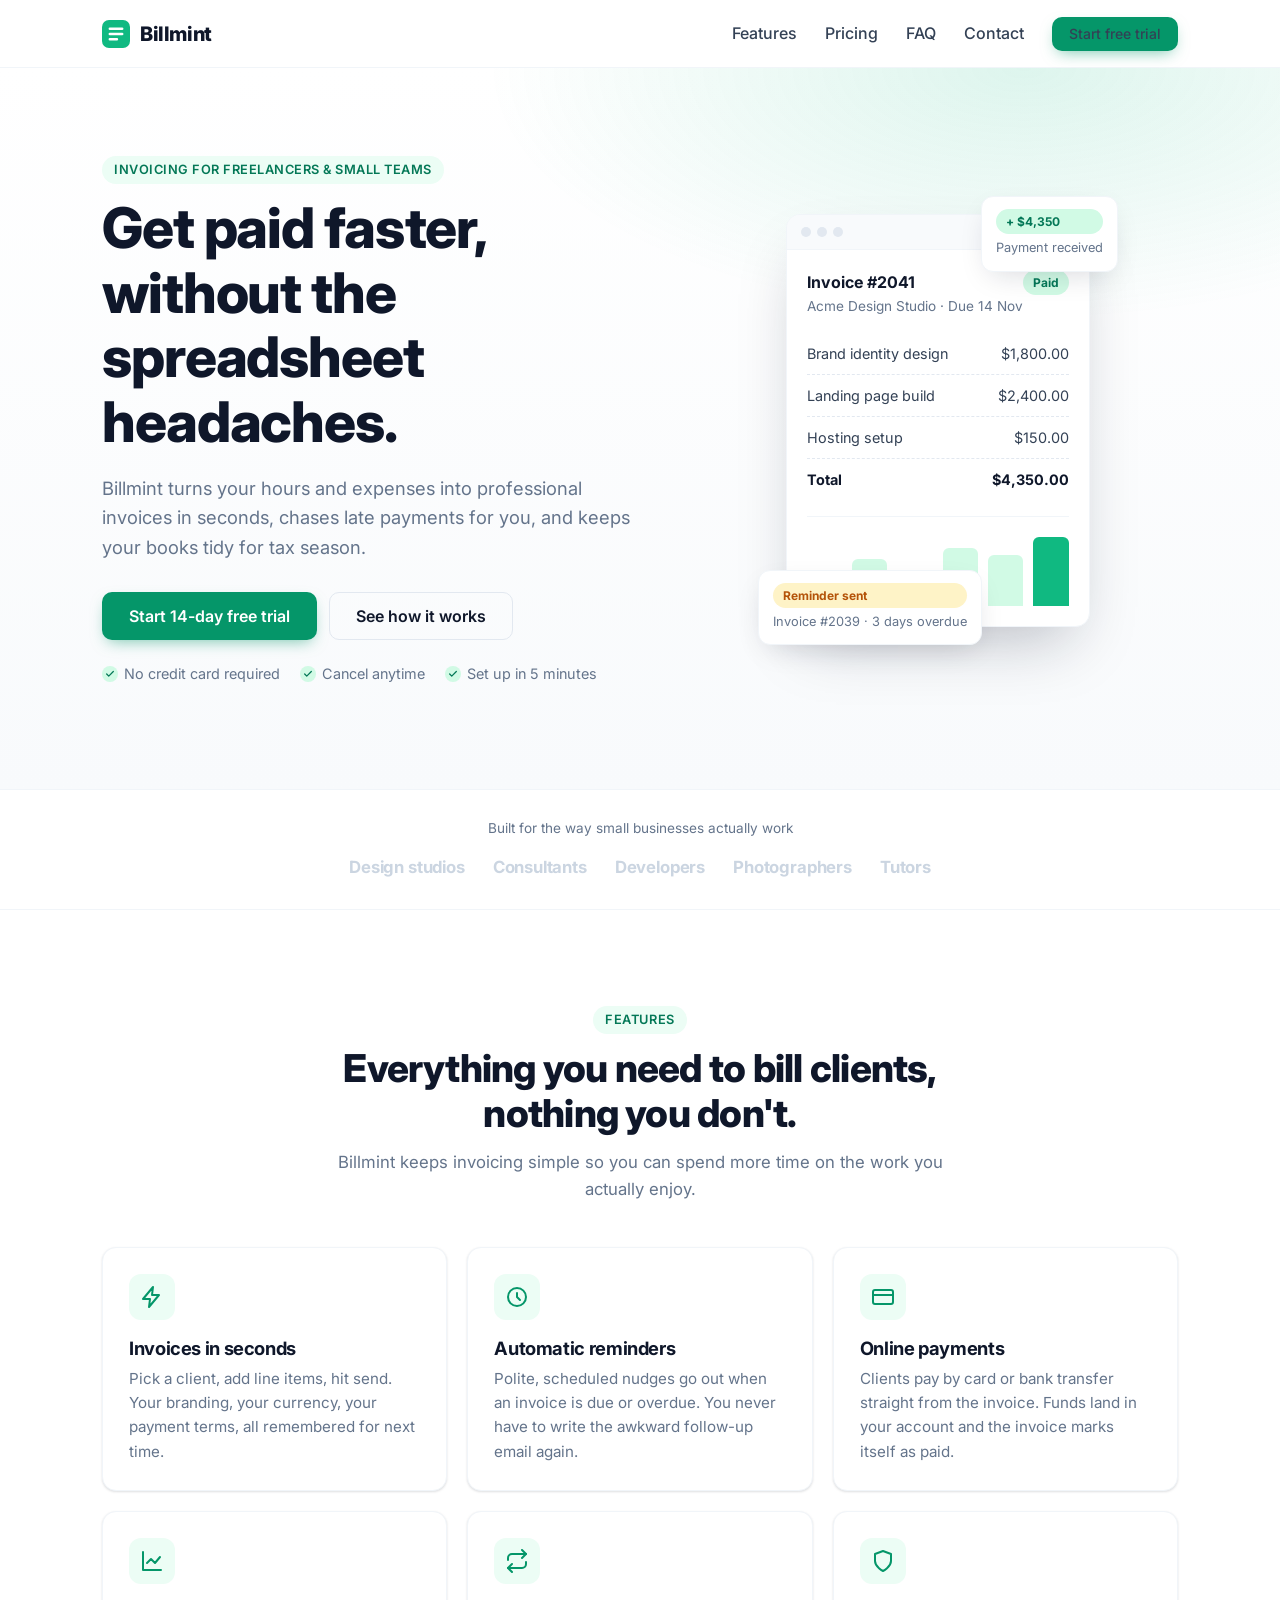
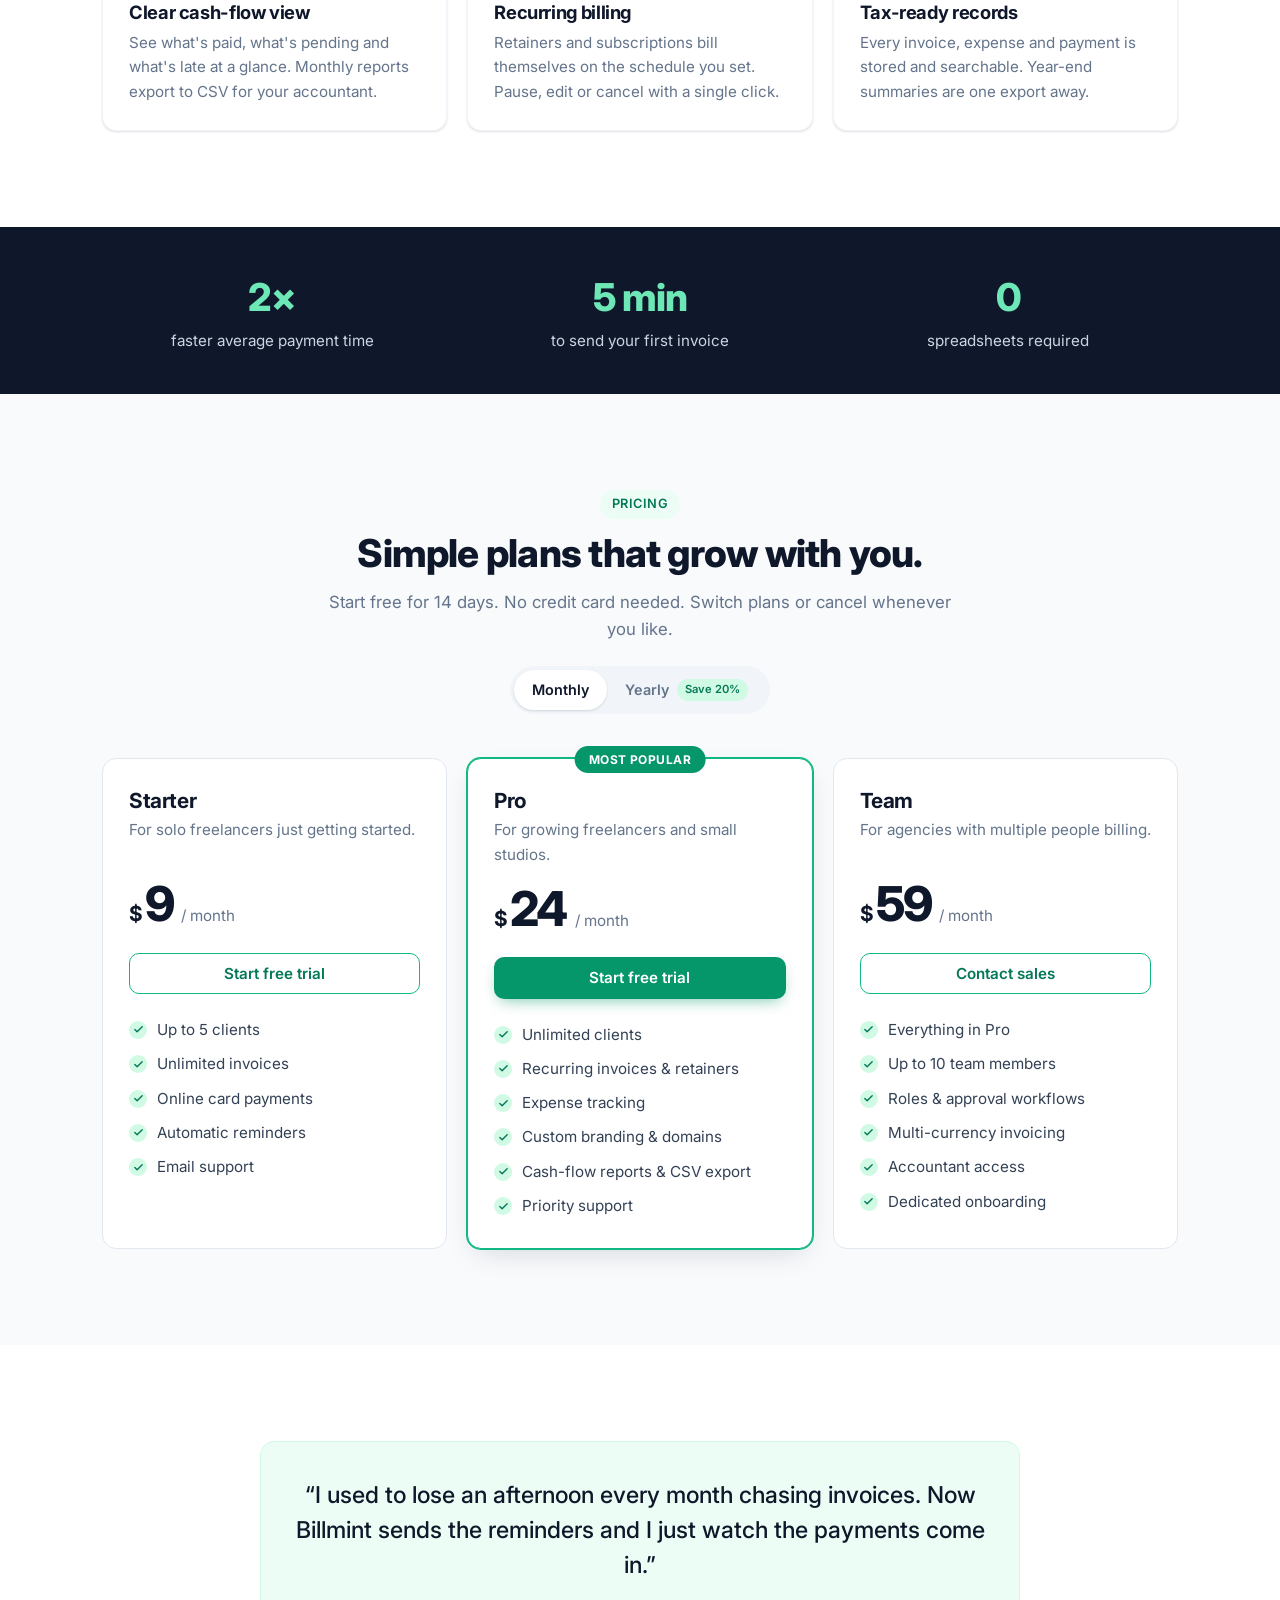
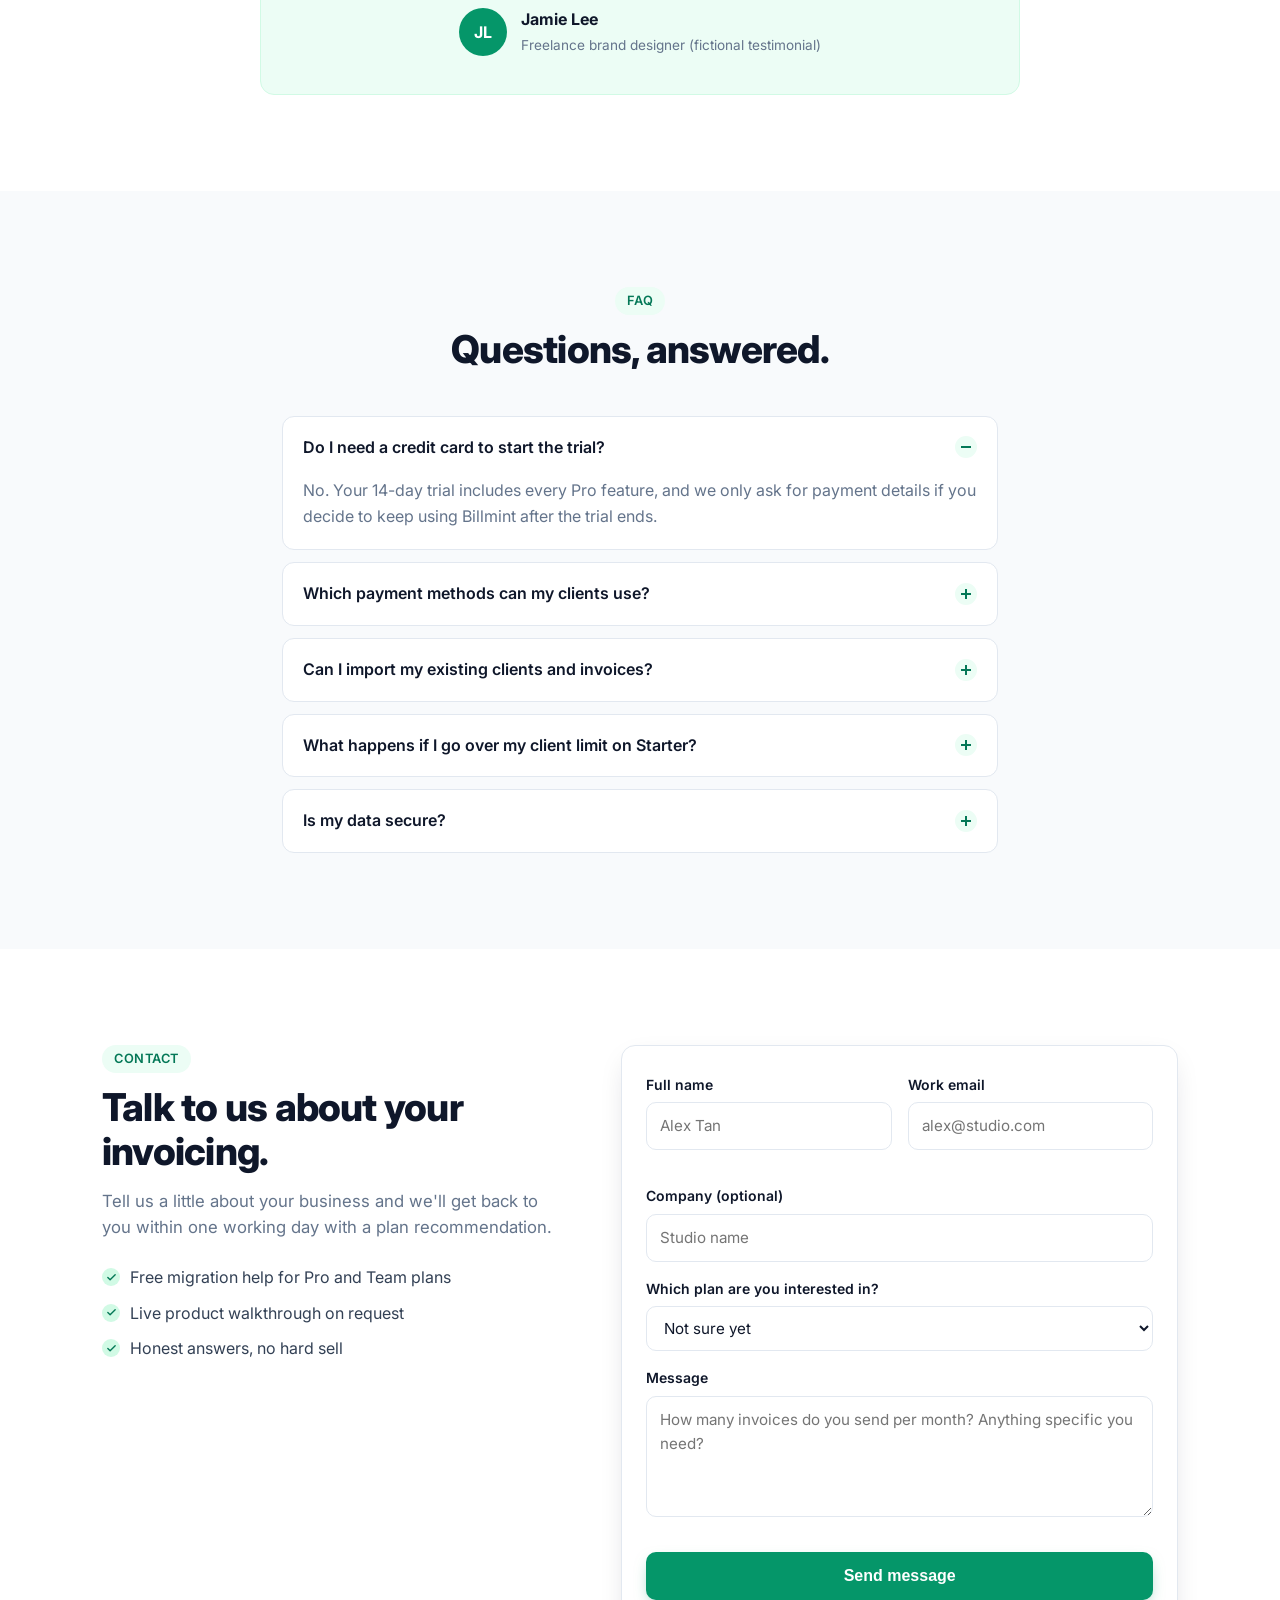
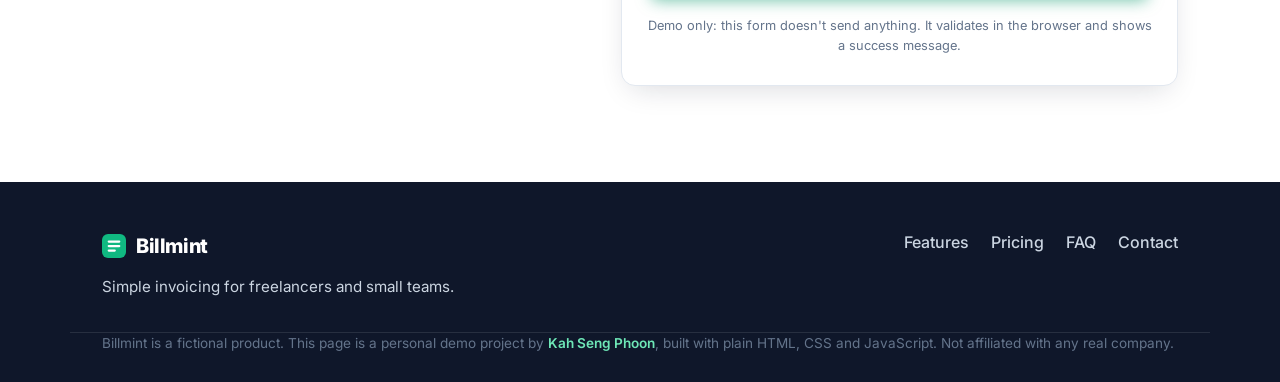
==== demo-saas/index.html @ 3a985a8c "Add Billmint and Meridian Studio demo sites Two static portfolio demos (HTML/CSS/vanilla JS) for Lin" ====
<!DOCTYPE html>
<html lang="en">
<head>
  <meta charset="UTF-8">
  <meta name="viewport" content="width=device-width, initial-scale=1.0">
  <title>Billmint — Simple invoicing for small teams</title>
  <meta name="description" content="Billmint is a fictional invoicing tool. This page is a personal front-end demo project by Kah Seng Phoon.">
  <link rel="preconnect" href="https://fonts.googleapis.com">
  <link rel="preconnect" href="https://fonts.gstatic.com" crossorigin>
  <link href="https://fonts.googleapis.com/css2?family=Inter:wght@400;500;600;700;800&display=swap" rel="stylesheet">
  <link rel="stylesheet" href="styles.css">
  <link rel="icon" href="data:image/svg+xml,%3Csvg xmlns='http://www.w3.org/2000/svg' viewBox='0 0 32 32'%3E%3Crect width='32' height='32' rx='8' fill='%2310b981'/%3E%3Cpath d='M9 10h14M9 16h14M9 22h8' stroke='white' stroke-width='3' stroke-linecap='round'/%3E%3C/svg%3E">
</head>
<body>

  <header class="site-header">
    <div class="container nav-wrap">
      <a href="#" class="logo" aria-label="Billmint home">
        <span class="logo-mark" aria-hidden="true">
          <svg viewBox="0 0 32 32" width="28" height="28"><rect width="32" height="32" rx="8" fill="#10b981"/><path d="M9 10h14M9 16h14M9 22h8" stroke="#fff" stroke-width="3" stroke-linecap="round"/></svg>
        </span>
        Billmint
      </a>
      <button class="nav-toggle" aria-label="Toggle navigation" aria-expanded="false" aria-controls="primary-nav">
        <span></span><span></span><span></span>
      </button>
      <nav id="primary-nav" class="nav">
        <a href="#features">Features</a>
        <a href="#pricing">Pricing</a>
        <a href="#faq">FAQ</a>
        <a href="#contact">Contact</a>
        <a href="#contact" class="btn btn-primary btn-sm">Start free trial</a>
      </nav>
    </div>
  </header>

  <main>
    <!-- Hero -->
    <section class="hero">
      <div class="container hero-grid">
        <div class="hero-copy">
          <span class="eyebrow">Invoicing for freelancers &amp; small teams</span>
          <h1>Get paid faster, without the spreadsheet headaches.</h1>
          <p class="lead">Billmint turns your hours and expenses into professional invoices in seconds, chases late payments for you, and keeps your books tidy for tax season.</p>
          <div class="hero-actions">
            <a href="#contact" class="btn btn-primary btn-lg">Start 14-day free trial</a>
            <a href="#features" class="btn btn-ghost btn-lg">See how it works</a>
          </div>
          <ul class="hero-trust">
            <li>No credit card required</li>
            <li>Cancel anytime</li>
            <li>Set up in 5 minutes</li>
          </ul>
        </div>
        <div class="hero-visual" aria-hidden="true">
          <div class="mock-window">
            <div class="mock-bar"><span></span><span></span><span></span></div>
            <div class="mock-body">
              <div class="mock-header">
                <div>
                  <div class="mock-title">Invoice #2041</div>
                  <div class="mock-sub">Acme Design Studio · Due 14 Nov</div>
                </div>
                <span class="pill pill-green">Paid</span>
              </div>
              <div class="mock-rows">
                <div class="mock-row"><span>Brand identity design</span><span>$1,800.00</span></div>
                <div class="mock-row"><span>Landing page build</span><span>$2,400.00</span></div>
                <div class="mock-row"><span>Hosting setup</span><span>$150.00</span></div>
                <div class="mock-row total"><span>Total</span><span>$4,350.00</span></div>
              </div>
              <div class="mock-chart">
                <div class="bar" style="--h:40%"></div>
                <div class="bar" style="--h:65%"></div>
                <div class="bar" style="--h:50%"></div>
                <div class="bar" style="--h:80%"></div>
                <div class="bar" style="--h:70%"></div>
                <div class="bar active" style="--h:95%"></div>
              </div>
            </div>
          </div>
          <div class="float-card float-1">
            <span class="pill pill-green">+ $4,350</span>
            <span>Payment received</span>
          </div>
          <div class="float-card float-2">
            <span class="pill pill-amber">Reminder sent</span>
            <span>Invoice #2039 · 3 days overdue</span>
          </div>
        </div>
      </div>
    </section>

    <!-- Social proof -->
    <section class="logos">
      <div class="container">
        <p class="logos-label">Built for the way small businesses actually work</p>
        <ul class="logo-row" aria-label="Example customer types">
          <li>Design studios</li>
          <li>Consultants</li>
          <li>Developers</li>
          <li>Photographers</li>
          <li>Tutors</li>
        </ul>
      </div>
    </section>

    <!-- Features -->
    <section id="features" class="section">
      <div class="container">
        <div class="section-head">
          <span class="eyebrow">Features</span>
          <h2>Everything you need to bill clients, nothing you don't.</h2>
          <p>Billmint keeps invoicing simple so you can spend more time on the work you actually enjoy.</p>
        </div>
        <div class="feature-grid">
          <article class="feature">
            <div class="feature-icon" aria-hidden="true">
              <svg viewBox="0 0 24 24"><path d="M13 2L3 14h7l-1 8 10-12h-7l1-8z"/></svg>
            </div>
            <h3>Invoices in seconds</h3>
            <p>Pick a client, add line items, hit send. Your branding, your currency, your payment terms, all remembered for next time.</p>
          </article>
          <article class="feature">
            <div class="feature-icon" aria-hidden="true">
              <svg viewBox="0 0 24 24"><path d="M12 8v4l3 3"/><circle cx="12" cy="12" r="9"/></svg>
            </div>
            <h3>Automatic reminders</h3>
            <p>Polite, scheduled nudges go out when an invoice is due or overdue. You never have to write the awkward follow-up email again.</p>
          </article>
          <article class="feature">
            <div class="feature-icon" aria-hidden="true">
              <svg viewBox="0 0 24 24"><rect x="2" y="5" width="20" height="14" rx="2"/><path d="M2 10h20"/></svg>
            </div>
            <h3>Online payments</h3>
            <p>Clients pay by card or bank transfer straight from the invoice. Funds land in your account and the invoice marks itself as paid.</p>
          </article>
          <article class="feature">
            <div class="feature-icon" aria-hidden="true">
              <svg viewBox="0 0 24 24"><path d="M3 3v18h18"/><path d="M7 14l4-4 4 4 5-6"/></svg>
            </div>
            <h3>Clear cash-flow view</h3>
            <p>See what's paid, what's pending and what's late at a glance. Monthly reports export to CSV for your accountant.</p>
          </article>
          <article class="feature">
            <div class="feature-icon" aria-hidden="true">
              <svg viewBox="0 0 24 24"><path d="M17 1l4 4-4 4"/><path d="M3 11V9a4 4 0 0 1 4-4h14"/><path d="M7 23l-4-4 4-4"/><path d="M21 13v2a4 4 0 0 1-4 4H3"/></svg>
            </div>
            <h3>Recurring billing</h3>
            <p>Retainers and subscriptions bill themselves on the schedule you set. Pause, edit or cancel with a single click.</p>
          </article>
          <article class="feature">
            <div class="feature-icon" aria-hidden="true">
              <svg viewBox="0 0 24 24"><path d="M12 22s8-4 8-10V5l-8-3-8 3v7c0 6 8 10 8 10z"/></svg>
            </div>
            <h3>Tax-ready records</h3>
            <p>Every invoice, expense and payment is stored and searchable. Year-end summaries are one export away.</p>
          </article>
        </div>
      </div>
    </section>

    <!-- Stats band -->
    <section class="stats">
      <div class="container stats-grid">
        <div><strong>2×</strong><span>faster average payment time</span></div>
        <div><strong>5 min</strong><span>to send your first invoice</span></div>
        <div><strong>0</strong><span>spreadsheets required</span></div>
      </div>
    </section>

    <!-- Pricing -->
    <section id="pricing" class="section section-alt">
      <div class="container">
        <div class="section-head">
          <span class="eyebrow">Pricing</span>
          <h2>Simple plans that grow with you.</h2>
          <p>Start free for 14 days. No credit card needed. Switch plans or cancel whenever you like.</p>
          <div class="billing-toggle" role="group" aria-label="Billing period">
            <button class="toggle-btn is-active" data-period="monthly" aria-pressed="true">Monthly</button>
            <button class="toggle-btn" data-period="yearly" aria-pressed="false">Yearly <span class="save-tag">Save 20%</span></button>
          </div>
        </div>
        <div class="pricing-grid">
          <article class="plan">
            <h3>Starter</h3>
            <p class="plan-desc">For solo freelancers just getting started.</p>
            <div class="price"><span class="currency">$</span><span class="amount" data-monthly="9" data-yearly="7">9</span><span class="period">/ month</span></div>
            <a href="#contact" class="btn btn-outline btn-block">Start free trial</a>
            <ul class="plan-features">
              <li>Up to 5 clients</li>
              <li>Unlimited invoices</li>
              <li>Online card payments</li>
              <li>Automatic reminders</li>
              <li>Email support</li>
            </ul>
          </article>
          <article class="plan plan-featured">
            <span class="plan-badge">Most popular</span>
            <h3>Pro</h3>
            <p class="plan-desc">For growing freelancers and small studios.</p>
            <div class="price"><span class="currency">$</span><span class="amount" data-monthly="24" data-yearly="19">24</span><span class="period">/ month</span></div>
            <a href="#contact" class="btn btn-primary btn-block">Start free trial</a>
            <ul class="plan-features">
              <li>Unlimited clients</li>
              <li>Recurring invoices &amp; retainers</li>
              <li>Expense tracking</li>
              <li>Custom branding &amp; domains</li>
              <li>Cash-flow reports &amp; CSV export</li>
              <li>Priority support</li>
            </ul>
          </article>
          <article class="plan">
            <h3>Team</h3>
            <p class="plan-desc">For agencies with multiple people billing.</p>
            <div class="price"><span class="currency">$</span><span class="amount" data-monthly="59" data-yearly="47">59</span><span class="period">/ month</span></div>
            <a href="#contact" class="btn btn-outline btn-block">Contact sales</a>
            <ul class="plan-features">
              <li>Everything in Pro</li>
              <li>Up to 10 team members</li>
              <li>Roles &amp; approval workflows</li>
              <li>Multi-currency invoicing</li>
              <li>Accountant access</li>
              <li>Dedicated onboarding</li>
            </ul>
          </article>
        </div>
      </div>
    </section>

    <!-- Testimonial -->
    <section class="section testimonial">
      <div class="container">
        <blockquote>
          <p>“I used to lose an afternoon every month chasing invoices. Now Billmint sends the reminders and I just watch the payments come in.”</p>
          <footer>
            <div class="avatar" aria-hidden="true">JL</div>
            <div>
              <strong>Jamie Lee</strong>
              <span>Freelance brand designer (fictional testimonial)</span>
            </div>
          </footer>
        </blockquote>
      </div>
    </section>

    <!-- FAQ -->
    <section id="faq" class="section section-alt">
      <div class="container container-narrow">
        <div class="section-head">
          <span class="eyebrow">FAQ</span>
          <h2>Questions, answered.</h2>
        </div>
        <div class="accordion">
          <div class="accordion-item">
            <button class="accordion-trigger" aria-expanded="false" aria-controls="faq-1" id="faq-1-btn">
              Do I need a credit card to start the trial?
              <span class="accordion-icon" aria-hidden="true"></span>
            </button>
            <div class="accordion-panel" id="faq-1" role="region" aria-labelledby="faq-1-btn">
              <p>No. Your 14-day trial includes every Pro feature, and we only ask for payment details if you decide to keep using Billmint after the trial ends.</p>
            </div>
          </div>
          <div class="accordion-item">
            <button class="accordion-trigger" aria-expanded="false" aria-controls="faq-2" id="faq-2-btn">
              Which payment methods can my clients use?
              <span class="accordion-icon" aria-hidden="true"></span>
            </button>
            <div class="accordion-panel" id="faq-2" role="region" aria-labelledby="faq-2-btn">
              <p>Clients can pay by major credit and debit cards, bank transfer, and popular local payment methods depending on your country. You can also mark invoices as paid manually for cash or cheque.</p>
            </div>
          </div>
          <div class="accordion-item">
            <button class="accordion-trigger" aria-expanded="false" aria-controls="faq-3" id="faq-3-btn">
              Can I import my existing clients and invoices?
              <span class="accordion-icon" aria-hidden="true"></span>
            </button>
            <div class="accordion-panel" id="faq-3" role="region" aria-labelledby="faq-3-btn">
              <p>Yes. Upload a CSV of your clients and past invoices and Billmint will map the columns for you. Most people are fully migrated in under an hour.</p>
            </div>
          </div>
          <div class="accordion-item">
            <button class="accordion-trigger" aria-expanded="false" aria-controls="faq-4" id="faq-4-btn">
              What happens if I go over my client limit on Starter?
              <span class="accordion-icon" aria-hidden="true"></span>
            </button>
            <div class="accordion-panel" id="faq-4" role="region" aria-labelledby="faq-4-btn">
              <p>We'll let you know when you're close to the limit. You can upgrade to Pro at any time and your existing data moves across instantly, with no downtime.</p>
            </div>
          </div>
          <div class="accordion-item">
            <button class="accordion-trigger" aria-expanded="false" aria-controls="faq-5" id="faq-5-btn">
              Is my data secure?
              <span class="accordion-icon" aria-hidden="true"></span>
            </button>
            <div class="accordion-panel" id="faq-5" role="region" aria-labelledby="faq-5-btn">
              <p>All data is encrypted in transit and at rest, backed up daily, and you can export everything you own at any time. We never sell or share your client information.</p>
            </div>
          </div>
        </div>
      </div>
    </section>

    <!-- Contact -->
    <section id="contact" class="section">
      <div class="container contact-grid">
        <div class="contact-copy">
          <span class="eyebrow">Contact</span>
          <h2>Talk to us about your invoicing.</h2>
          <p>Tell us a little about your business and we'll get back to you within one working day with a plan recommendation.</p>
          <ul class="contact-points">
            <li>Free migration help for Pro and Team plans</li>
            <li>Live product walkthrough on request</li>
            <li>Honest answers, no hard sell</li>
          </ul>
        </div>
        <form class="contact-form" id="contact-form" novalidate>
          <div class="form-row">
            <div class="field">
              <label for="name">Full name</label>
              <input type="text" id="name" name="name" placeholder="Alex Tan" required>
              <span class="error" aria-live="polite"></span>
            </div>
            <div class="field">
              <label for="email">Work email</label>
              <input type="email" id="email" name="email" placeholder="alex@studio.com" required>
              <span class="error" aria-live="polite"></span>
            </div>
          </div>
          <div class="field">
            <label for="company">Company (optional)</label>
            <input type="text" id="company" name="company" placeholder="Studio name">
          </div>
          <div class="field">
            <label for="plan">Which plan are you interested in?</label>
            <select id="plan" name="plan">
              <option value="">Not sure yet</option>
              <option value="starter">Starter</option>
              <option value="pro">Pro</option>
              <option value="team">Team</option>
            </select>
          </div>
          <div class="field">
            <label for="message">Message</label>
            <textarea id="message" name="message" rows="4" placeholder="How many invoices do you send per month? Anything specific you need?" required></textarea>
            <span class="error" aria-live="polite"></span>
          </div>
          <button type="submit" class="btn btn-primary btn-lg btn-block">Send message</button>
          <p class="form-note">Demo only: this form doesn't send anything. It validates in the browser and shows a success message.</p>
          <div class="form-success" role="status" hidden>
            <strong>Thanks! Your message is on its way.</strong>
            <span>In a real product you'd hear back within one working day.</span>
          </div>
        </form>
      </div>
    </section>
  </main>

  <footer class="site-footer">
    <div class="container footer-grid">
      <div>
        <a href="#" class="logo logo-light">
          <span class="logo-mark" aria-hidden="true">
            <svg viewBox="0 0 32 32" width="24" height="24"><rect width="32" height="32" rx="8" fill="#10b981"/><path d="M9 10h14M9 16h14M9 22h8" stroke="#fff" stroke-width="3" stroke-linecap="round"/></svg>
          </span>
          Billmint
        </a>
        <p>Simple invoicing for freelancers and small teams.</p>
      </div>
      <div class="footer-links">
        <a href="#features">Features</a>
        <a href="#pricing">Pricing</a>
        <a href="#faq">FAQ</a>
        <a href="#contact">Contact</a>
      </div>
    </div>
    <div class="container footer-note">
      <p>Billmint is a fictional product. This page is a personal demo project by <a href="https://www.linkedin.com/in/kah-seng-phoon-459a3419b/" target="_blank" rel="noopener">Kah Seng Phoon</a>, built with plain HTML, CSS and JavaScript. Not affiliated with any real company.</p>
    </div>
  </footer>

  <script src="script.js"></script>
</body>
</html>
---- demo-saas/styles.css ----
/* ------------------------------------------------------------------
   Billmint — demo SaaS landing page
   Plain CSS, no build step. Mobile-first with a 768px / 1024px breakpoints.
   ------------------------------------------------------------------ */

:root {
  --green-50: #ecfdf5;
  --green-100: #d1fae5;
  --green-500: #10b981;
  --green-600: #059669;
  --green-700: #047857;
  --amber-100: #fef3c7;
  --amber-700: #b45309;
  --ink-900: #0f172a;
  --ink-700: #334155;
  --ink-500: #64748b;
  --ink-300: #cbd5e1;
  --ink-200: #e2e8f0;
  --ink-100: #f1f5f9;
  --ink-50: #f8fafc;
  --white: #ffffff;
  --red-600: #dc2626;

  --font: "Inter", system-ui, -apple-system, "Segoe UI", Roboto, sans-serif;
  --radius: 14px;
  --radius-sm: 8px;
  --shadow-sm: 0 1px 2px rgba(15, 23, 42, 0.06), 0 1px 3px rgba(15, 23, 42, 0.08);
  --shadow-md: 0 10px 30px -10px rgba(15, 23, 42, 0.18);
  --shadow-lg: 0 30px 60px -20px rgba(15, 23, 42, 0.28);
  --container: 1140px;
  --header-h: 68px;
}

*,
*::before,
*::after { box-sizing: border-box; }

html { scroll-behavior: smooth; scroll-padding-top: var(--header-h); }

body {
  margin: 0;
  font-family: var(--font);
  font-size: 16px;
  line-height: 1.6;
  color: var(--ink-700);
  background: var(--white);
  -webkit-font-smoothing: antialiased;
}

img, svg { display: block; max-width: 100%; }

h1, h2, h3 { margin: 0; color: var(--ink-900); line-height: 1.15; letter-spacing: -0.02em; }
h1 { font-size: clamp(2.1rem, 5.5vw, 3.5rem); font-weight: 800; }
h2 { font-size: clamp(1.7rem, 3.5vw, 2.4rem); font-weight: 800; }
h3 { font-size: 1.15rem; font-weight: 700; }
p { margin: 0; }

a { color: var(--green-700); text-decoration: none; }

ul { margin: 0; padding: 0; list-style: none; }

.container {
  width: 100%;
  max-width: var(--container);
  margin: 0 auto;
  padding: 0 20px;
}
.container-narrow { max-width: 780px; }

.section { padding: 72px 0; }
.section-alt { background: var(--ink-50); }

.section-head {
  max-width: 640px;
  margin: 0 auto 44px;
  text-align: center;
}
.section-head p { margin-top: 14px; font-size: 1.05rem; color: var(--ink-500); }

.eyebrow {
  display: inline-block;
  margin-bottom: 12px;
  padding: 4px 12px;
  border-radius: 999px;
  background: var(--green-50);
  color: var(--green-700);
  font-size: 0.8rem;
  font-weight: 600;
  letter-spacing: 0.04em;
  text-transform: uppercase;
}

/* ---------- Buttons ---------- */
.btn {
  display: inline-flex;
  align-items: center;
  justify-content: center;
  gap: 8px;
  padding: 12px 22px;
  border-radius: 10px;
  border: 1.5px solid transparent;
  font-weight: 600;
  font-size: 0.95rem;
  line-height: 1;
  cursor: pointer;
  transition: transform 0.15s ease, box-shadow 0.15s ease, background 0.15s ease, color 0.15s ease;
  white-space: nowrap;
}
.btn:hover { transform: translateY(-1px); }
.btn:active { transform: translateY(0); }
.btn-primary { background: var(--green-600); color: var(--white); box-shadow: 0 6px 16px -6px rgba(5, 150, 105, 0.6); }
.btn-primary:hover { background: var(--green-700); }
.btn-ghost { background: transparent; color: var(--ink-900); border-color: var(--ink-200); }
.btn-ghost:hover { background: var(--ink-50); }
.btn-outline { background: var(--white); color: var(--green-700); border-color: var(--green-500); }
.btn-outline:hover { background: var(--green-50); }
.btn-lg { padding: 15px 26px; font-size: 1rem; }
.btn-sm { padding: 9px 16px; font-size: 0.875rem; }
.btn-block { width: 100%; }

/* ---------- Header / nav ---------- */
.site-header {
  position: sticky;
  top: 0;
  z-index: 50;
  height: var(--header-h);
  background: rgba(255, 255, 255, 0.86);
  backdrop-filter: saturate(180%) blur(12px);
  -webkit-backdrop-filter: saturate(180%) blur(12px);
  border-bottom: 1px solid var(--ink-100);
}
.nav-wrap {
  display: flex;
  align-items: center;
  justify-content: space-between;
  height: 100%;
}
.logo {
  display: inline-flex;
  align-items: center;
  gap: 10px;
  font-weight: 800;
  font-size: 1.25rem;
  color: var(--ink-900);
  letter-spacing: -0.02em;
}
.logo-mark { display: inline-flex; }

.nav { display: none; }
.nav a { font-weight: 500; color: var(--ink-700); }
.nav a:not(.btn):hover { color: var(--ink-900); }

.nav-toggle {
  display: inline-flex;
  flex-direction: column;
  justify-content: center;
  gap: 5px;
  width: 42px;
  height: 42px;
  padding: 0 9px;
  border: 1px solid var(--ink-200);
  border-radius: var(--radius-sm);
  background: var(--white);
  cursor: pointer;
}
.nav-toggle span {
  display: block;
  height: 2px;
  border-radius: 2px;
  background: var(--ink-900);
  transition: transform 0.2s ease, opacity 0.2s ease;
}
.nav-toggle[aria-expanded="true"] span:nth-child(1) { transform: translateY(7px) rotate(45deg); }
.nav-toggle[aria-expanded="true"] span:nth-child(2) { opacity: 0; }
.nav-toggle[aria-expanded="true"] span:nth-child(3) { transform: translateY(-7px) rotate(-45deg); }

/* Mobile menu (open state) */
.nav.is-open {
  display: flex;
  flex-direction: column;
  gap: 4px;
  position: absolute;
  top: var(--header-h);
  left: 0;
  right: 0;
  padding: 12px 20px 20px;
  background: var(--white);
  border-bottom: 1px solid var(--ink-100);
  box-shadow: var(--shadow-md);
}
.nav.is-open a { padding: 12px 8px; border-radius: var(--radius-sm); }
.nav.is-open a:not(.btn):hover { background: var(--ink-50); }
.nav.is-open .btn { margin-top: 8px; justify-content: center; }

/* ---------- Hero ---------- */
.hero {
  position: relative;
  padding: 56px 0 72px;
  overflow: hidden;
  background:
    radial-gradient(60% 50% at 80% 0%, rgba(16, 185, 129, 0.14) 0%, rgba(16, 185, 129, 0) 70%),
    linear-gradient(180deg, var(--white) 0%, var(--ink-50) 100%);
}
.hero-grid { display: grid; gap: 48px; align-items: center; }
.hero-copy .lead {
  margin-top: 20px;
  font-size: 1.15rem;
  color: var(--ink-500);
  max-width: 540px;
}
.hero-actions { display: flex; flex-wrap: wrap; gap: 12px; margin-top: 30px; }
.hero-trust { display: flex; flex-wrap: wrap; gap: 8px 20px; margin-top: 22px; font-size: 0.9rem; color: var(--ink-500); }
.hero-trust li { display: flex; align-items: center; gap: 6px; }
.hero-trust li::before {
  content: "";
  width: 16px; height: 16px;
  border-radius: 50%;
  background: var(--green-100) url("data:image/svg+xml,%3Csvg xmlns='http://www.w3.org/2000/svg' viewBox='0 0 24 24' fill='none' stroke='%23047857' stroke-width='3' stroke-linecap='round' stroke-linejoin='round'%3E%3Cpath d='M20 6L9 17l-5-5'/%3E%3C/svg%3E") center / 10px no-repeat;
}

/* Fake app window */
.hero-visual { position: relative; max-width: 520px; margin: 0 auto; }
.mock-window {
  border-radius: var(--radius);
  background: var(--white);
  box-shadow: var(--shadow-lg);
  border: 1px solid var(--ink-100);
  overflow: hidden;
}
.mock-bar { display: flex; gap: 6px; padding: 12px 14px; background: var(--ink-50); border-bottom: 1px solid var(--ink-100); }
.mock-bar span { width: 10px; height: 10px; border-radius: 50%; background: var(--ink-200); }
.mock-body { padding: 20px; }
.mock-header { display: flex; justify-content: space-between; align-items: flex-start; }
.mock-title { font-weight: 700; color: var(--ink-900); }
.mock-sub { font-size: 0.85rem; color: var(--ink-500); }
.mock-rows { margin-top: 16px; font-size: 0.9rem; }
.mock-row { display: flex; justify-content: space-between; padding: 9px 0; border-bottom: 1px dashed var(--ink-200); }
.mock-row.total { border-bottom: 0; font-weight: 700; color: var(--ink-900); }
.mock-chart { display: flex; align-items: flex-end; gap: 10px; height: 90px; margin-top: 16px; padding-top: 16px; border-top: 1px solid var(--ink-100); }
.mock-chart .bar { flex: 1; height: var(--h); border-radius: 6px 6px 0 0; background: var(--green-100); }
.mock-chart .bar.active { background: var(--green-500); }

.pill {
  display: inline-block;
  padding: 3px 10px;
  border-radius: 999px;
  font-size: 0.75rem;
  font-weight: 700;
  white-space: nowrap;
}
.pill-green { background: var(--green-100); color: var(--green-700); }
.pill-amber { background: var(--amber-100); color: var(--amber-700); }

.float-card {
  position: absolute;
  display: flex;
  flex-direction: column;
  gap: 4px;
  padding: 12px 14px;
  border-radius: 12px;
  background: var(--white);
  box-shadow: var(--shadow-md);
  border: 1px solid var(--ink-100);
  font-size: 0.8rem;
  color: var(--ink-500);
  animation: float 6s ease-in-out infinite;
}
.float-1 { top: -18px; right: -8px; }
.float-2 { bottom: -18px; left: -8px; animation-delay: -3s; }
@keyframes float {
  0%, 100% { transform: translateY(0); }
  50% { transform: translateY(-6px); }
}

/* ---------- Logos ---------- */
.logos { padding: 28px 0; border-top: 1px solid var(--ink-100); border-bottom: 1px solid var(--ink-100); }
.logos-label { text-align: center; font-size: 0.85rem; color: var(--ink-500); }
.logo-row {
  display: flex;
  flex-wrap: wrap;
  justify-content: center;
  gap: 10px 28px;
  margin-top: 14px;
  font-weight: 700;
  font-size: 1.05rem;
  color: var(--ink-300);
  letter-spacing: -0.01em;
}

/* ---------- Features ---------- */
.feature-grid { display: grid; gap: 20px; }
.feature {
  padding: 26px;
  border-radius: var(--radius);
  background: var(--white);
  border: 1px solid var(--ink-100);
  box-shadow: var(--shadow-sm);
  transition: transform 0.2s ease, box-shadow 0.2s ease;
}
.feature:hover { transform: translateY(-3px); box-shadow: var(--shadow-md); }
.feature-icon {
  display: inline-flex;
  width: 46px; height: 46px;
  align-items: center; justify-content: center;
  border-radius: 12px;
  background: var(--green-50);
  margin-bottom: 18px;
}
.feature-icon svg { width: 24px; height: 24px; fill: none; stroke: var(--green-600); stroke-width: 2; stroke-linecap: round; stroke-linejoin: round; }
.feature p { margin-top: 8px; color: var(--ink-500); font-size: 0.95rem; }

/* ---------- Stats ---------- */
.stats { padding: 40px 0; background: var(--ink-900); color: var(--white); }
.stats-grid { display: grid; gap: 28px; text-align: center; }
.stats strong { display: block; font-size: 2.4rem; font-weight: 800; letter-spacing: -0.03em; color: #6ee7b7; }
.stats span { color: var(--ink-300); font-size: 0.95rem; }

/* ---------- Pricing ---------- */
.billing-toggle {
  display: inline-flex;
  margin-top: 24px;
  padding: 4px;
  border-radius: 999px;
  background: var(--ink-100);
}
.toggle-btn {
  padding: 8px 18px;
  border: 0;
  border-radius: 999px;
  background: transparent;
  color: var(--ink-500);
  font: inherit;
  font-weight: 600;
  font-size: 0.9rem;
  cursor: pointer;
  display: inline-flex;
  align-items: center;
  gap: 8px;
}
.toggle-btn.is-active { background: var(--white); color: var(--ink-900); box-shadow: var(--shadow-sm); }
.save-tag { padding: 2px 8px; border-radius: 999px; background: var(--green-100); color: var(--green-700); font-size: 0.7rem; }

.pricing-grid { display: grid; gap: 20px; align-items: stretch; }
.plan {
  position: relative;
  display: flex;
  flex-direction: column;
  padding: 30px 26px;
  border-radius: var(--radius);
  background: var(--white);
  border: 1px solid var(--ink-200);
}
.plan h3 { font-size: 1.3rem; }
.plan-desc { margin-top: 6px; color: var(--ink-500); font-size: 0.95rem; min-height: 2.9em; }
.price { display: flex; align-items: baseline; gap: 2px; margin: 18px 0 22px; color: var(--ink-900); }
.price .currency { font-size: 1.3rem; font-weight: 700; }
.price .amount { font-size: 3rem; font-weight: 800; letter-spacing: -0.04em; line-height: 1; }
.price .period { margin-left: 6px; color: var(--ink-500); font-size: 0.95rem; }
.plan-features { margin-top: 24px; display: grid; gap: 10px; font-size: 0.95rem; }
.plan-features li { display: flex; gap: 10px; align-items: flex-start; }
.plan-features li::before {
  content: "";
  flex: none;
  width: 18px; height: 18px;
  margin-top: 3px;
  border-radius: 50%;
  background: var(--green-100) url("data:image/svg+xml,%3Csvg xmlns='http://www.w3.org/2000/svg' viewBox='0 0 24 24' fill='none' stroke='%23047857' stroke-width='3' stroke-linecap='round' stroke-linejoin='round'%3E%3Cpath d='M20 6L9 17l-5-5'/%3E%3C/svg%3E") center / 11px no-repeat;
}
.plan-featured {
  border-color: var(--green-500);
  box-shadow: 0 0 0 1px var(--green-500), var(--shadow-md);
}
.plan-badge {
  position: absolute;
  top: -13px;
  left: 50%;
  transform: translateX(-50%);
  padding: 4px 14px;
  border-radius: 999px;
  background: var(--green-600);
  color: var(--white);
  font-size: 0.75rem;
  font-weight: 700;
  letter-spacing: 0.04em;
  text-transform: uppercase;
  white-space: nowrap;
}

/* ---------- Testimonial ---------- */
.testimonial blockquote {
  max-width: 760px;
  margin: 0 auto;
  padding: 36px 28px;
  border-radius: var(--radius);
  background: var(--green-50);
  border: 1px solid var(--green-100);
  text-align: center;
}
.testimonial blockquote p {
  font-size: clamp(1.15rem, 2.5vw, 1.45rem);
  font-weight: 500;
  color: var(--ink-900);
  line-height: 1.5;
}
.testimonial footer { display: flex; align-items: center; justify-content: center; gap: 14px; margin-top: 24px; text-align: left; }
.testimonial footer strong { display: block; color: var(--ink-900); }
.testimonial footer span { font-size: 0.85rem; color: var(--ink-500); }
.avatar {
  width: 48px; height: 48px;
  border-radius: 50%;
  display: flex; align-items: center; justify-content: center;
  background: var(--green-600);
  color: var(--white);
  font-weight: 700;
}

/* ---------- FAQ accordion ---------- */
.accordion { display: grid; gap: 12px; }
.accordion-item {
  border-radius: 12px;
  background: var(--white);
  border: 1px solid var(--ink-200);
  overflow: hidden;
}
.accordion-trigger {
  display: flex;
  align-items: center;
  justify-content: space-between;
  gap: 16px;
  width: 100%;
  padding: 18px 20px;
  border: 0;
  background: transparent;
  font: inherit;
  font-weight: 600;
  font-size: 1rem;
  color: var(--ink-900);
  text-align: left;
  cursor: pointer;
}
.accordion-trigger:hover { background: var(--ink-50); }
.accordion-icon {
  position: relative;
  flex: none;
  width: 22px; height: 22px;
  border-radius: 50%;
  background: var(--green-50);
}
.accordion-icon::before,
.accordion-icon::after {
  content: "";
  position: absolute;
  top: 50%; left: 50%;
  width: 10px; height: 2px;
  background: var(--green-700);
  transform: translate(-50%, -50%);
  transition: transform 0.2s ease;
}
.accordion-icon::after { transform: translate(-50%, -50%) rotate(90deg); }
.accordion-trigger[aria-expanded="true"] .accordion-icon::after { transform: translate(-50%, -50%) rotate(0); }
.accordion-panel {
  display: grid;
  grid-template-rows: 0fr;
  transition: grid-template-rows 0.25s ease;
}
.accordion-panel > p {
  overflow: hidden;
  padding: 0 20px;
  color: var(--ink-500);
  transition: padding 0.25s ease;
}
.accordion-panel.is-open { grid-template-rows: 1fr; }
.accordion-panel.is-open > p { padding: 0 20px 20px; }

/* ---------- Contact ---------- */
.contact-grid { display: grid; gap: 40px; align-items: start; }
.contact-copy p { margin-top: 14px; color: var(--ink-500); font-size: 1.05rem; }
.contact-points { margin-top: 24px; display: grid; gap: 10px; }
.contact-points li { display: flex; gap: 10px; align-items: flex-start; }
.contact-points li::before {
  content: "";
  flex: none;
  width: 18px; height: 18px;
  margin-top: 3px;
  border-radius: 50%;
  background: var(--green-100) url("data:image/svg+xml,%3Csvg xmlns='http://www.w3.org/2000/svg' viewBox='0 0 24 24' fill='none' stroke='%23047857' stroke-width='3' stroke-linecap='round' stroke-linejoin='round'%3E%3Cpath d='M20 6L9 17l-5-5'/%3E%3C/svg%3E") center / 11px no-repeat;
}

.contact-form {
  padding: 28px 24px;
  border-radius: var(--radius);
  background: var(--white);
  border: 1px solid var(--ink-200);
  box-shadow: var(--shadow-md);
  display: grid;
  gap: 16px;
}
.form-row { display: grid; gap: 16px; }
.field { display: grid; gap: 6px; }
.field label { font-size: 0.875rem; font-weight: 600; color: var(--ink-900); }
.field input,
.field select,
.field textarea {
  width: 100%;
  padding: 11px 13px;
  border: 1.5px solid var(--ink-200);
  border-radius: 10px;
  font: inherit;
  font-size: 0.95rem;
  color: var(--ink-900);
  background: var(--white);
  transition: border-color 0.15s ease, box-shadow 0.15s ease;
}
.field textarea { resize: vertical; min-height: 110px; }
.field input:focus,
.field select:focus,
.field textarea:focus {
  outline: none;
  border-color: var(--green-500);
  box-shadow: 0 0 0 4px rgba(16, 185, 129, 0.18);
}
.field.is-invalid input,
.field.is-invalid textarea { border-color: var(--red-600); }
.error { min-height: 1em; font-size: 0.8rem; color: var(--red-600); }
.form-note { font-size: 0.8rem; color: var(--ink-500); text-align: center; }
.form-success {
  display: grid;
  gap: 4px;
  padding: 16px;
  border-radius: 10px;
  background: var(--green-50);
  border: 1px solid var(--green-100);
  color: var(--green-700);
  text-align: center;
}
.form-success[hidden] { display: none; }
.form-success span { font-size: 0.875rem; color: var(--ink-500); }

/* ---------- Footer ---------- */
.site-footer { padding: 48px 0 28px; background: var(--ink-900); color: var(--ink-300); }
.footer-grid { display: grid; gap: 28px; }
.logo-light { color: var(--white); }
.site-footer p { margin-top: 10px; font-size: 0.95rem; }
.footer-links { display: flex; flex-wrap: wrap; gap: 8px 22px; }
.footer-links a { color: var(--ink-300); font-weight: 500; }
.footer-links a:hover { color: var(--white); }
.footer-note { margin-top: 32px; padding-top: 20px; border-top: 1px solid rgba(255, 255, 255, 0.1); }
.footer-note p { font-size: 0.85rem; color: var(--ink-500); margin: 0; }
.footer-note a { color: #6ee7b7; font-weight: 600; }

/* ---------- Reveal on scroll ---------- */
.reveal { opacity: 0; transform: translateY(16px); transition: opacity 0.6s ease, transform 0.6s ease; }
.reveal.is-visible { opacity: 1; transform: none; }
@media (prefers-reduced-motion: reduce) {
  .reveal { opacity: 1; transform: none; transition: none; }
  .float-card { animation: none; }
  html { scroll-behavior: auto; }
}

/* ---------- Breakpoints ---------- */
@media (min-width: 560px) {
  .form-row { grid-template-columns: 1fr 1fr; }
  .stats-grid { grid-template-columns: repeat(3, 1fr); }
}

@media (min-width: 768px) {
  .container { padding: 0 32px; }
  .section { padding: 96px 0; }
  .nav {
    display: flex;
    align-items: center;
    gap: 28px;
  }
  .nav-toggle { display: none; }
  .feature-grid { grid-template-columns: repeat(2, 1fr); }
  .float-1 { right: -28px; }
  .float-2 { left: -28px; }
}

@media (min-width: 1024px) {
  .hero { padding: 88px 0 104px; }
  .hero-grid { grid-template-columns: 1.05fr 0.95fr; gap: 64px; }
  .feature-grid { grid-template-columns: repeat(3, 1fr); }
  .pricing-grid { grid-template-columns: repeat(3, 1fr); }
  .plan-featured { transform: translateY(-12px); }
  .contact-grid { grid-template-columns: 0.9fr 1.1fr; gap: 64px; }
  .footer-grid { grid-template-columns: 1fr auto; align-items: start; }
}
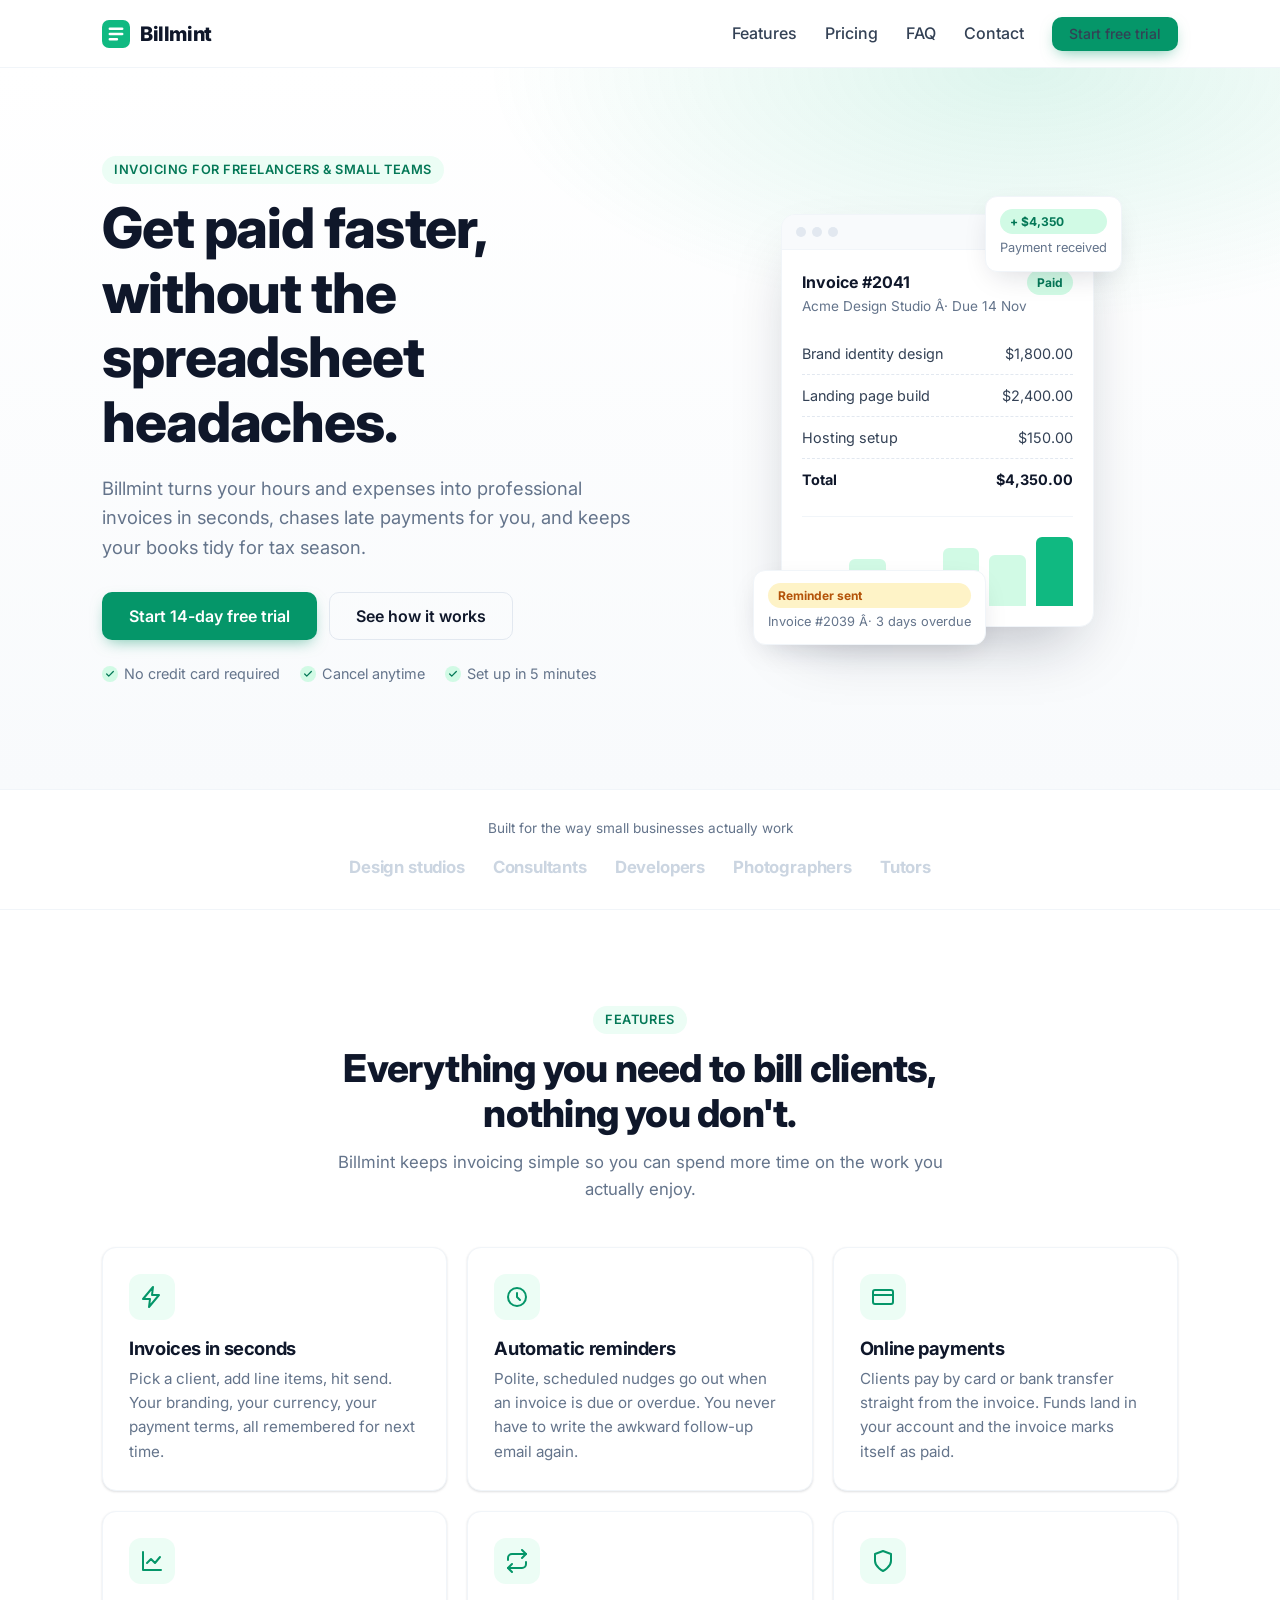
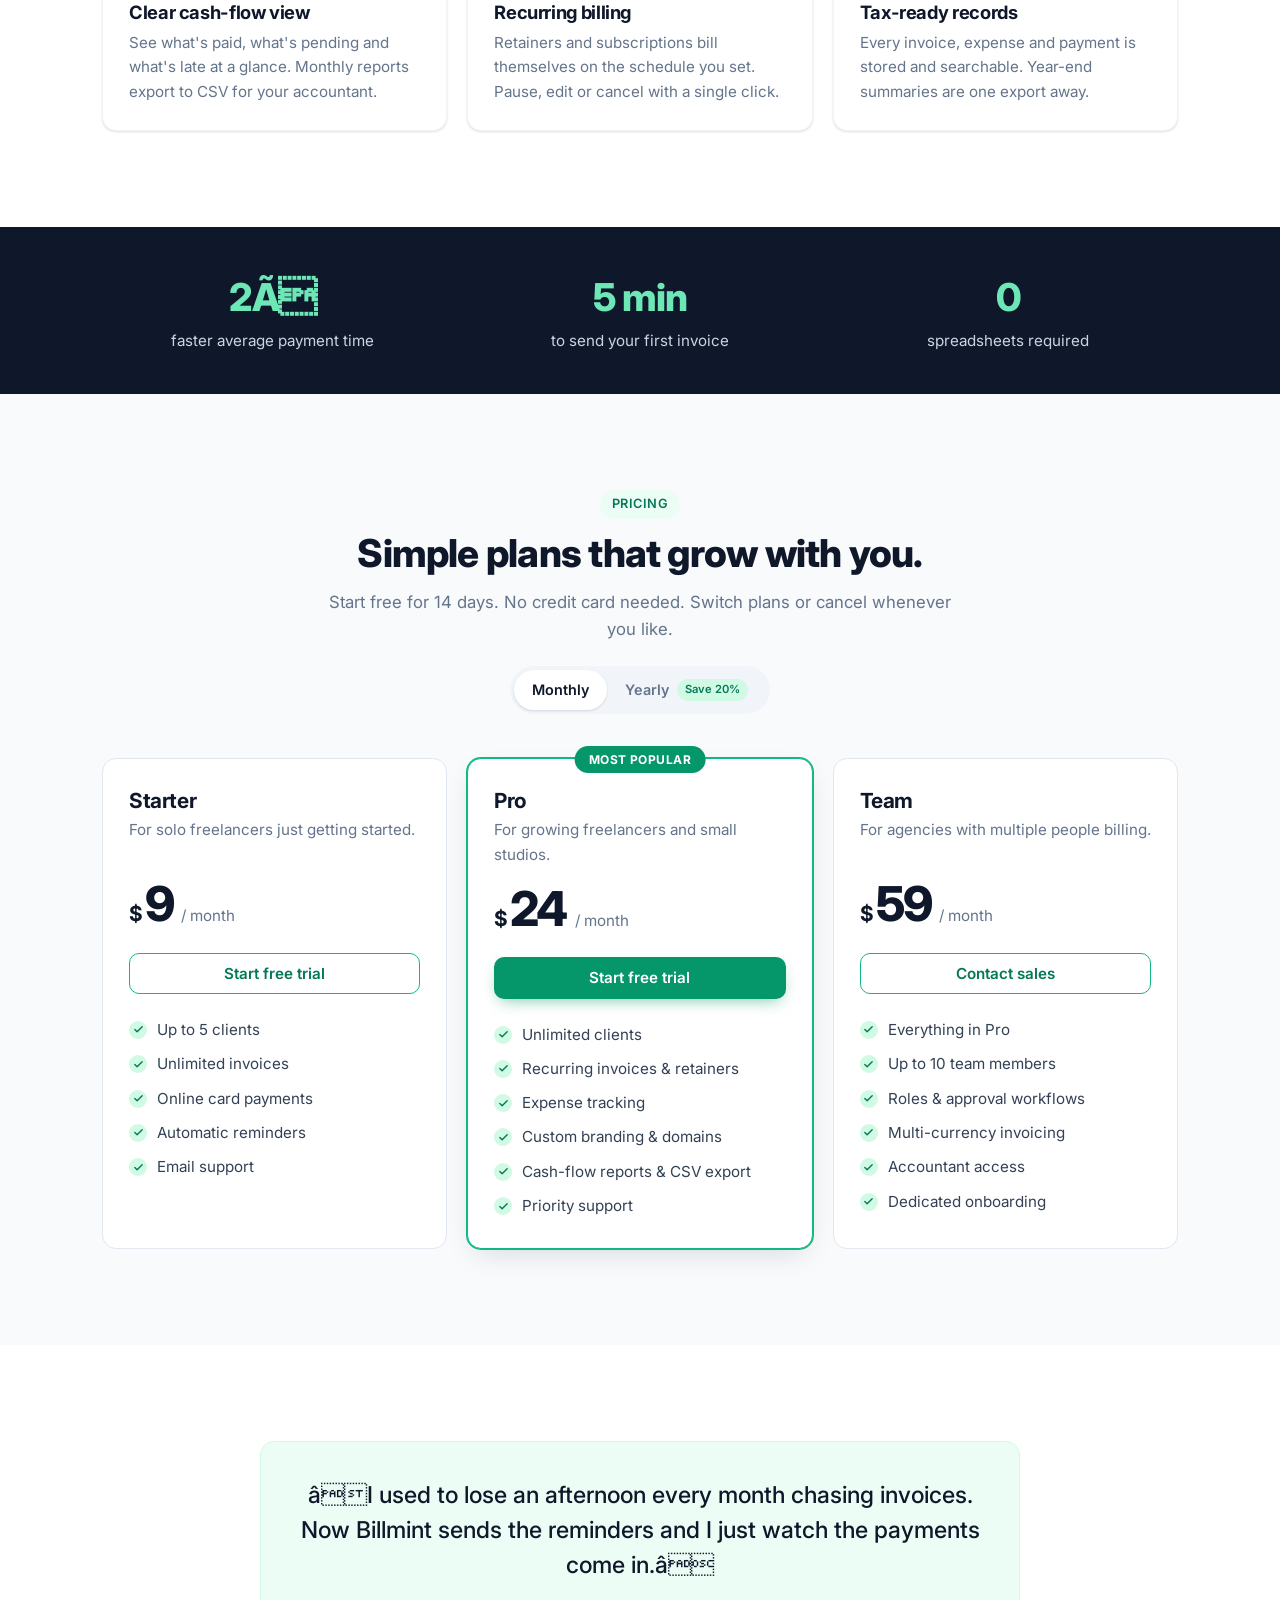
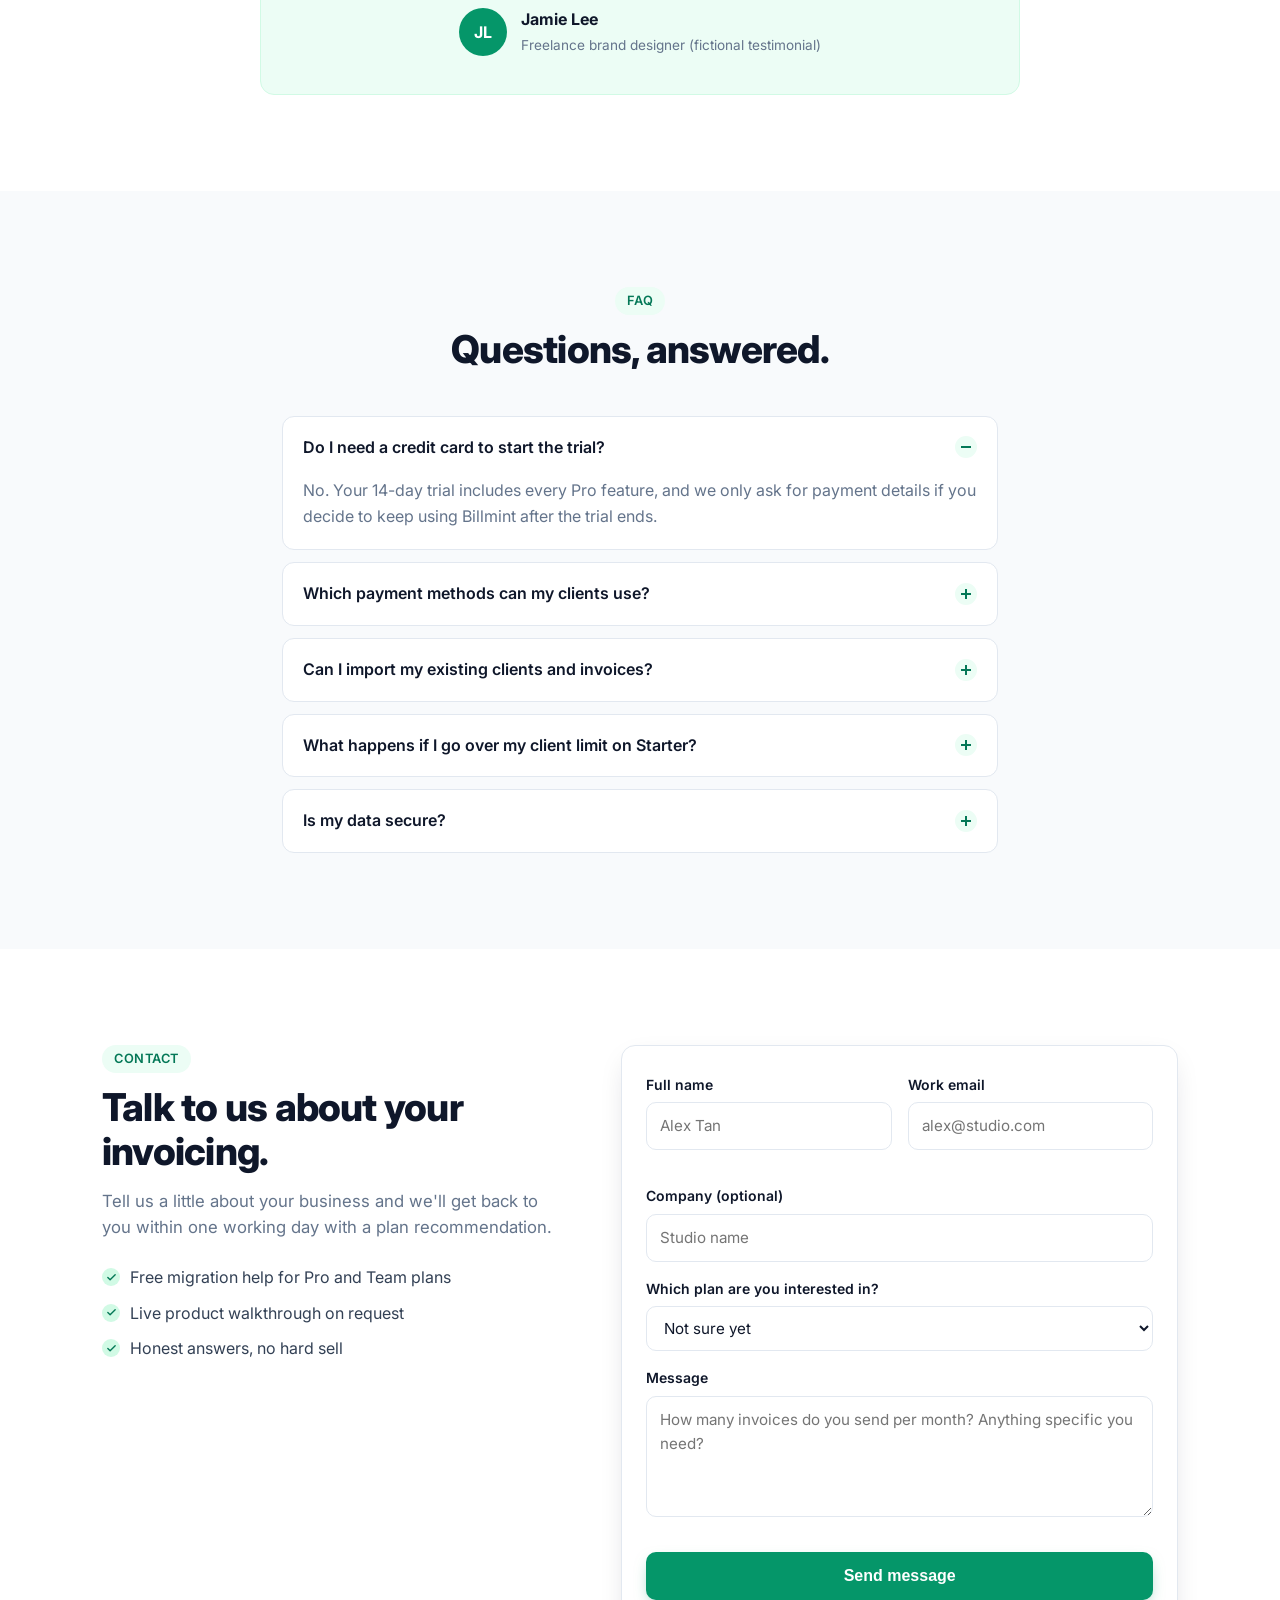
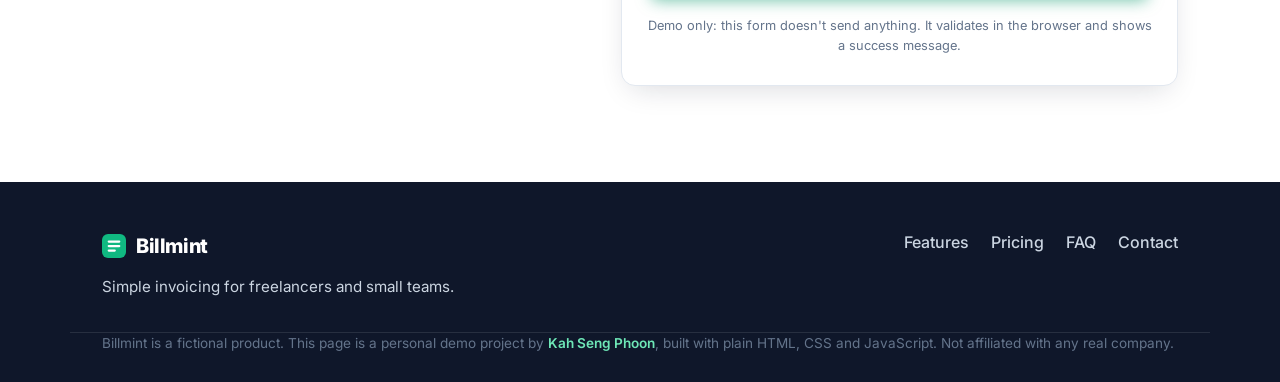
==== commit fe372346: "Add Open Graph tags and preview images for link sharing Co-Authored-By: Claude Fable 5.1 <noreply@an" ====
--- a/demo-saas/index.html
+++ b/demo-saas/index.html
@@ -3,8 +3,16 @@
 <head>
   <meta charset="UTF-8">
   <meta name="viewport" content="width=device-width, initial-scale=1.0">
-  <title>Billmint — Simple invoicing for small teams</title>
+  <title>Billmint â Simple invoicing for small teams</title>
   <meta name="description" content="Billmint is a fictional invoicing tool. This page is a personal front-end demo project by Kah Seng Phoon.">
+  <meta property="og:type" content="website">
+  <meta property="og:title" content="Billmint — SaaS landing page demo by Kah Seng Phoon">
+  <meta property="og:description" content="Personal front-end demo: responsive SaaS landing page with pricing toggle, FAQ and contact form. HTML, CSS, vanilla JS.">
+  <meta property="og:url" content="https://phoonks.github.io/portfolio-demos/demo-saas/">
+  <meta property="og:image" content="https://phoonks.github.io/portfolio-demos/demo-saas/og-image.png">
+  <meta property="og:image:width" content="1200">
+  <meta property="og:image:height" content="630">
+  <meta name="twitter:card" content="summary_large_image">
   <link rel="preconnect" href="https://fonts.googleapis.com">
   <link rel="preconnect" href="https://fonts.gstatic.com" crossorigin>
   <link href="https://fonts.googleapis.com/css2?family=Inter:wght@400;500;600;700;800&display=swap" rel="stylesheet">
@@ -59,7 +67,7 @@
               <div class="mock-header">
                 <div>
                   <div class="mock-title">Invoice #2041</div>
-                  <div class="mock-sub">Acme Design Studio · Due 14 Nov</div>
+                  <div class="mock-sub">Acme Design Studio Â· Due 14 Nov</div>
                 </div>
                 <span class="pill pill-green">Paid</span>
               </div>
@@ -85,7 +93,7 @@
           </div>
           <div class="float-card float-2">
             <span class="pill pill-amber">Reminder sent</span>
-            <span>Invoice #2039 · 3 days overdue</span>
+            <span>Invoice #2039 Â· 3 days overdue</span>
           </div>
         </div>
       </div>
@@ -163,7 +171,7 @@
     <!-- Stats band -->
     <section class="stats">
       <div class="container stats-grid">
-        <div><strong>2×</strong><span>faster average payment time</span></div>
+        <div><strong>2Ã</strong><span>faster average payment time</span></div>
         <div><strong>5 min</strong><span>to send your first invoice</span></div>
         <div><strong>0</strong><span>spreadsheets required</span></div>
       </div>
@@ -232,7 +240,7 @@
     <section class="section testimonial">
       <div class="container">
         <blockquote>
-          <p>“I used to lose an afternoon every month chasing invoices. Now Billmint sends the reminders and I just watch the payments come in.”</p>
+          <p>âI used to lose an afternoon every month chasing invoices. Now Billmint sends the reminders and I just watch the payments come in.â</p>
           <footer>
             <div class="avatar" aria-hidden="true">JL</div>
             <div>
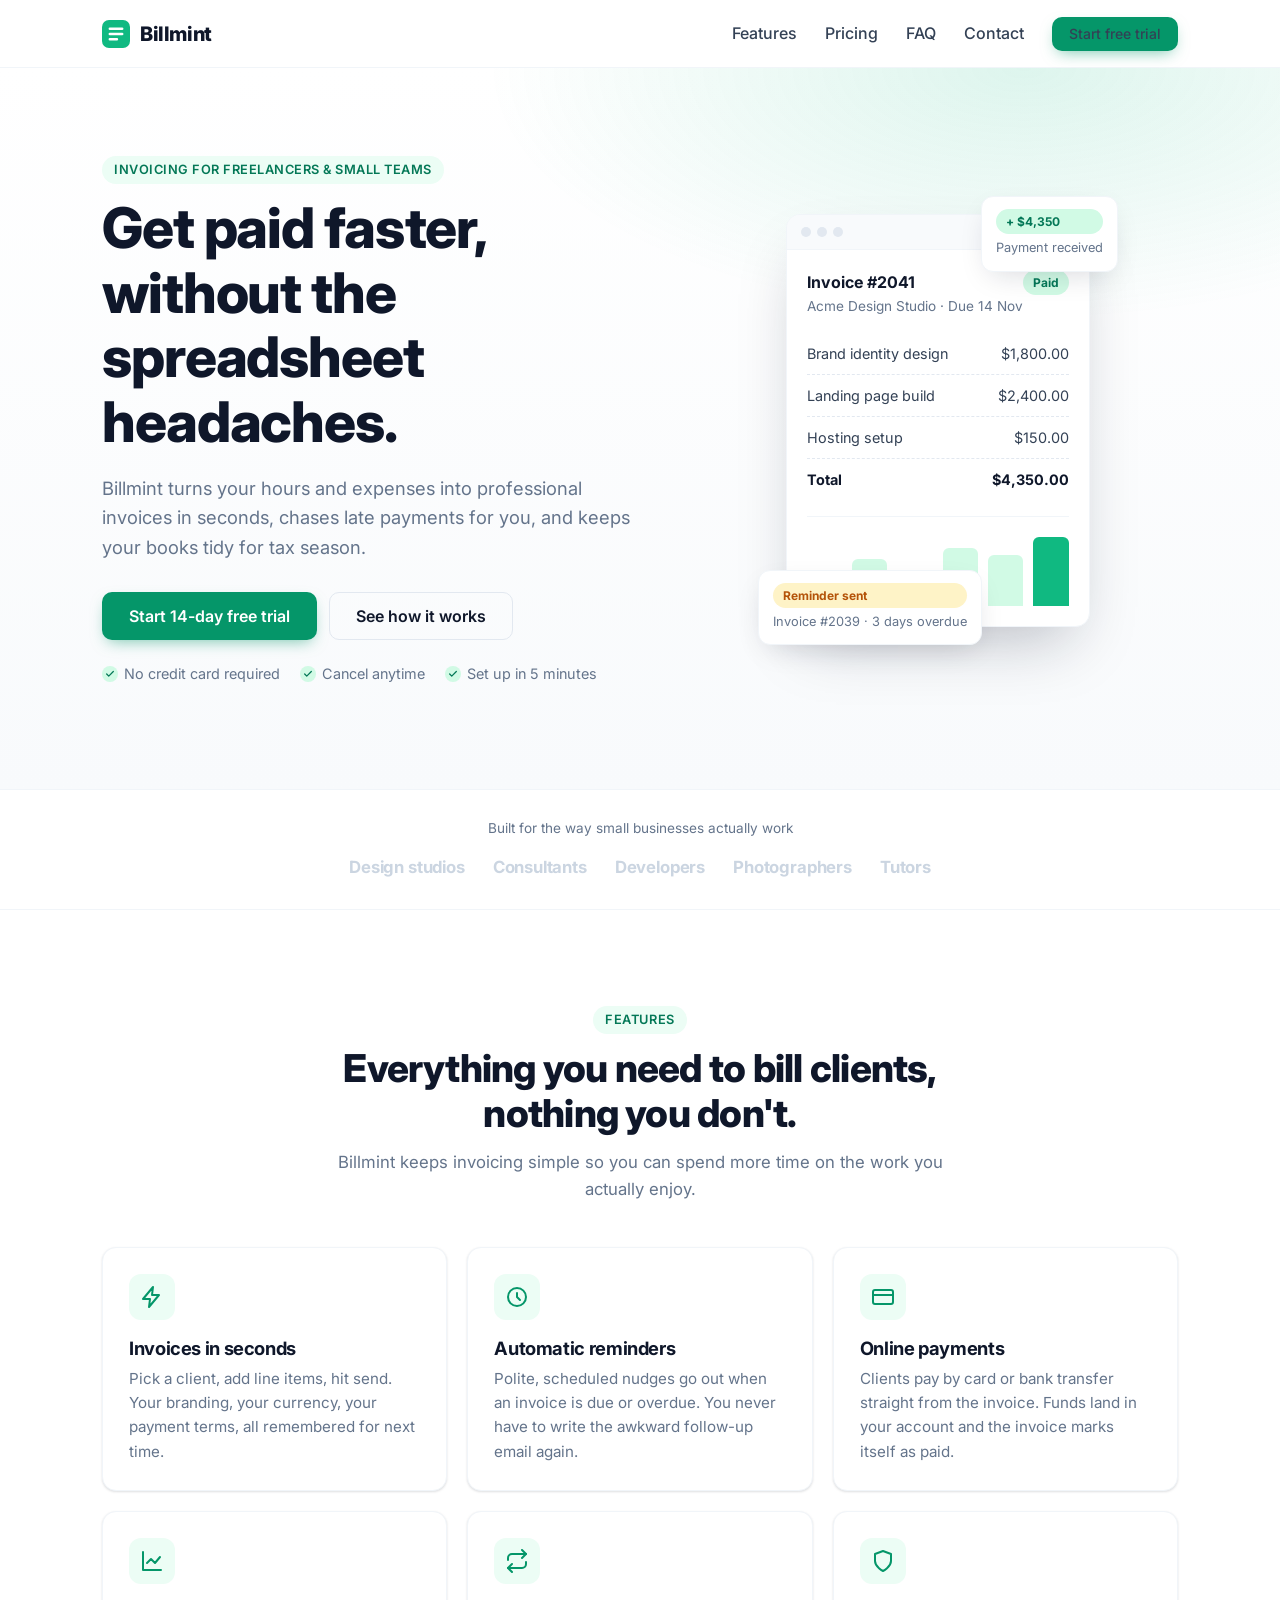
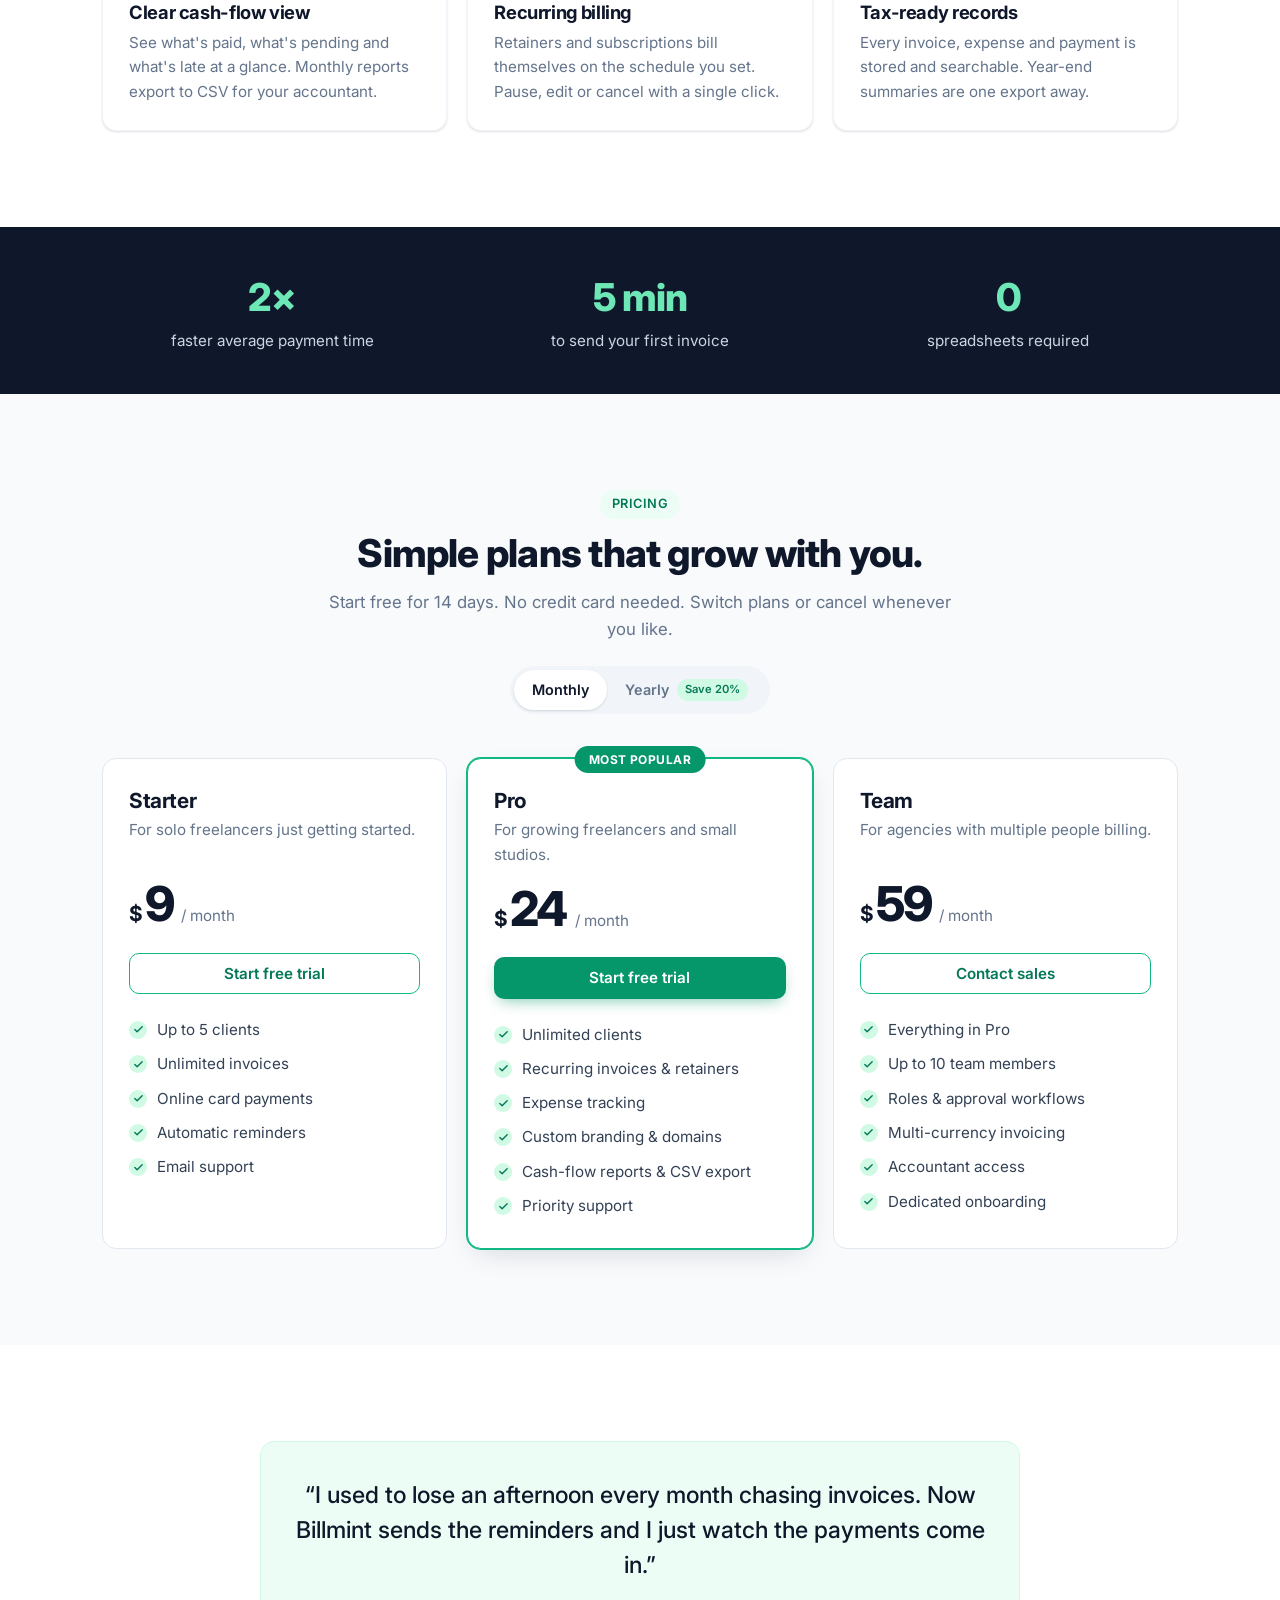
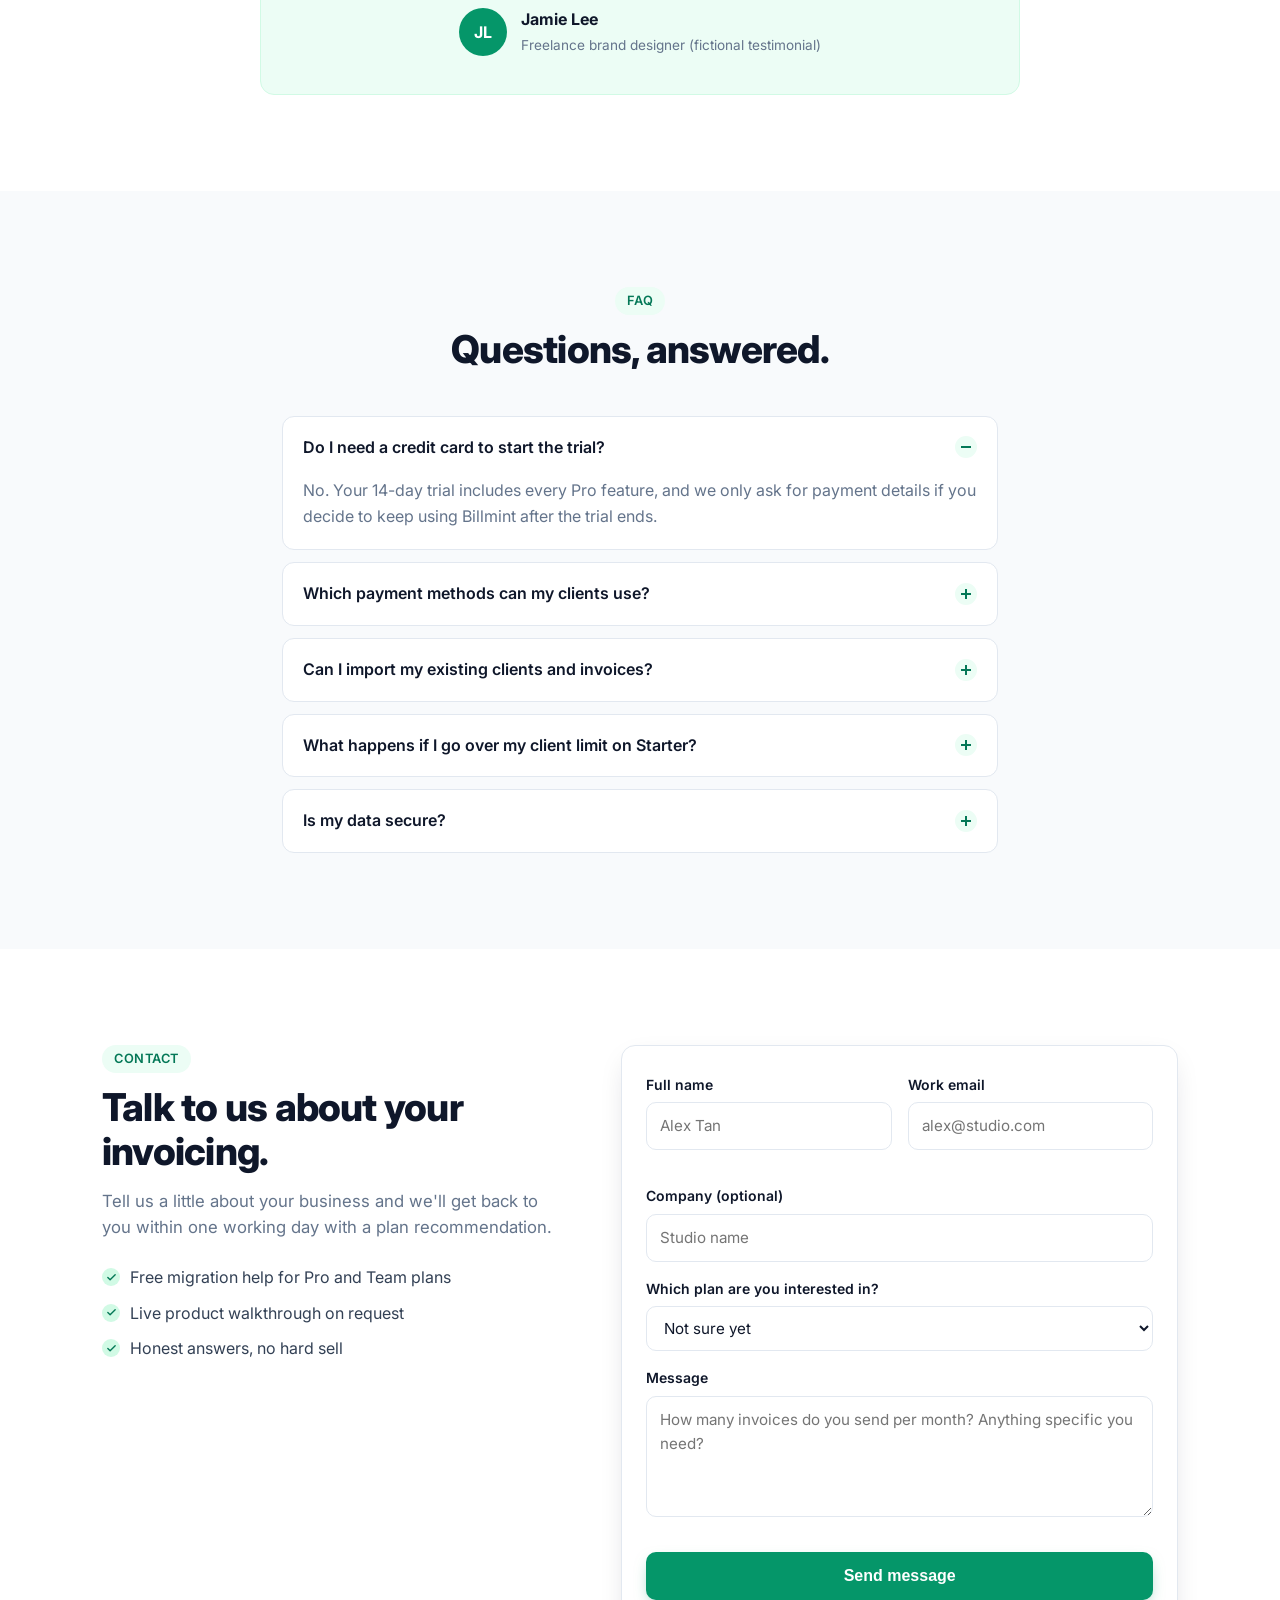
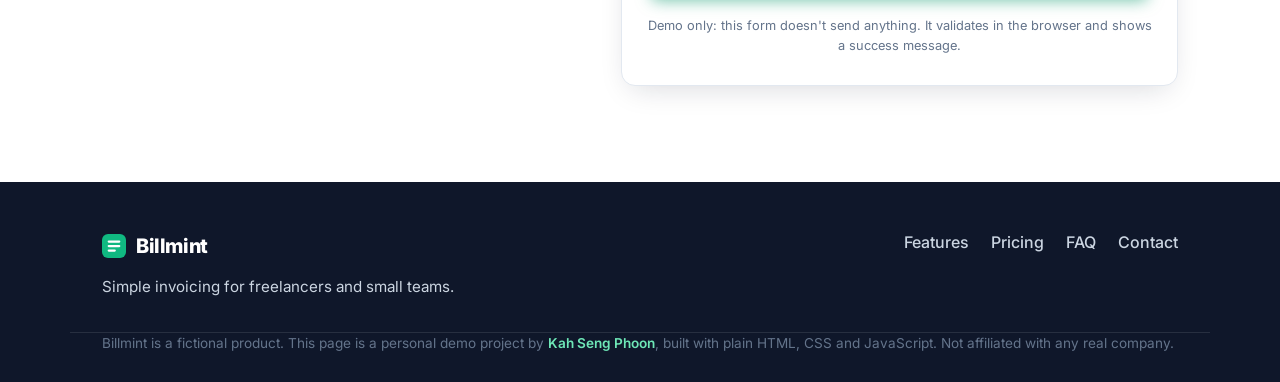
==== commit d3a99a36: "Fix double-encoded UTF-8 characters introduced by the OG tag edit Co-Authored-By: Claude Fable 5.1 <" ====
--- a/demo-saas/index.html
+++ b/demo-saas/index.html
@@ -3,7 +3,7 @@
 <head>
   <meta charset="UTF-8">
   <meta name="viewport" content="width=device-width, initial-scale=1.0">
-  <title>Billmint â Simple invoicing for small teams</title>
+  <title>Billmint — Simple invoicing for small teams</title>
   <meta name="description" content="Billmint is a fictional invoicing tool. This page is a personal front-end demo project by Kah Seng Phoon.">
   <meta property="og:type" content="website">
   <meta property="og:title" content="Billmint — SaaS landing page demo by Kah Seng Phoon">
@@ -67,7 +67,7 @@
               <div class="mock-header">
                 <div>
                   <div class="mock-title">Invoice #2041</div>
-                  <div class="mock-sub">Acme Design Studio Â· Due 14 Nov</div>
+                  <div class="mock-sub">Acme Design Studio · Due 14 Nov</div>
                 </div>
                 <span class="pill pill-green">Paid</span>
               </div>
@@ -93,7 +93,7 @@
           </div>
           <div class="float-card float-2">
             <span class="pill pill-amber">Reminder sent</span>
-            <span>Invoice #2039 Â· 3 days overdue</span>
+            <span>Invoice #2039 · 3 days overdue</span>
           </div>
         </div>
       </div>
@@ -171,7 +171,7 @@
     <!-- Stats band -->
     <section class="stats">
       <div class="container stats-grid">
-        <div><strong>2Ã</strong><span>faster average payment time</span></div>
+        <div><strong>2×</strong><span>faster average payment time</span></div>
         <div><strong>5 min</strong><span>to send your first invoice</span></div>
         <div><strong>0</strong><span>spreadsheets required</span></div>
       </div>
@@ -240,7 +240,7 @@
     <section class="section testimonial">
       <div class="container">
         <blockquote>
-          <p>âI used to lose an afternoon every month chasing invoices. Now Billmint sends the reminders and I just watch the payments come in.â</p>
+          <p>“I used to lose an afternoon every month chasing invoices. Now Billmint sends the reminders and I just watch the payments come in.”</p>
           <footer>
             <div class="avatar" aria-hidden="true">JL</div>
             <div>
